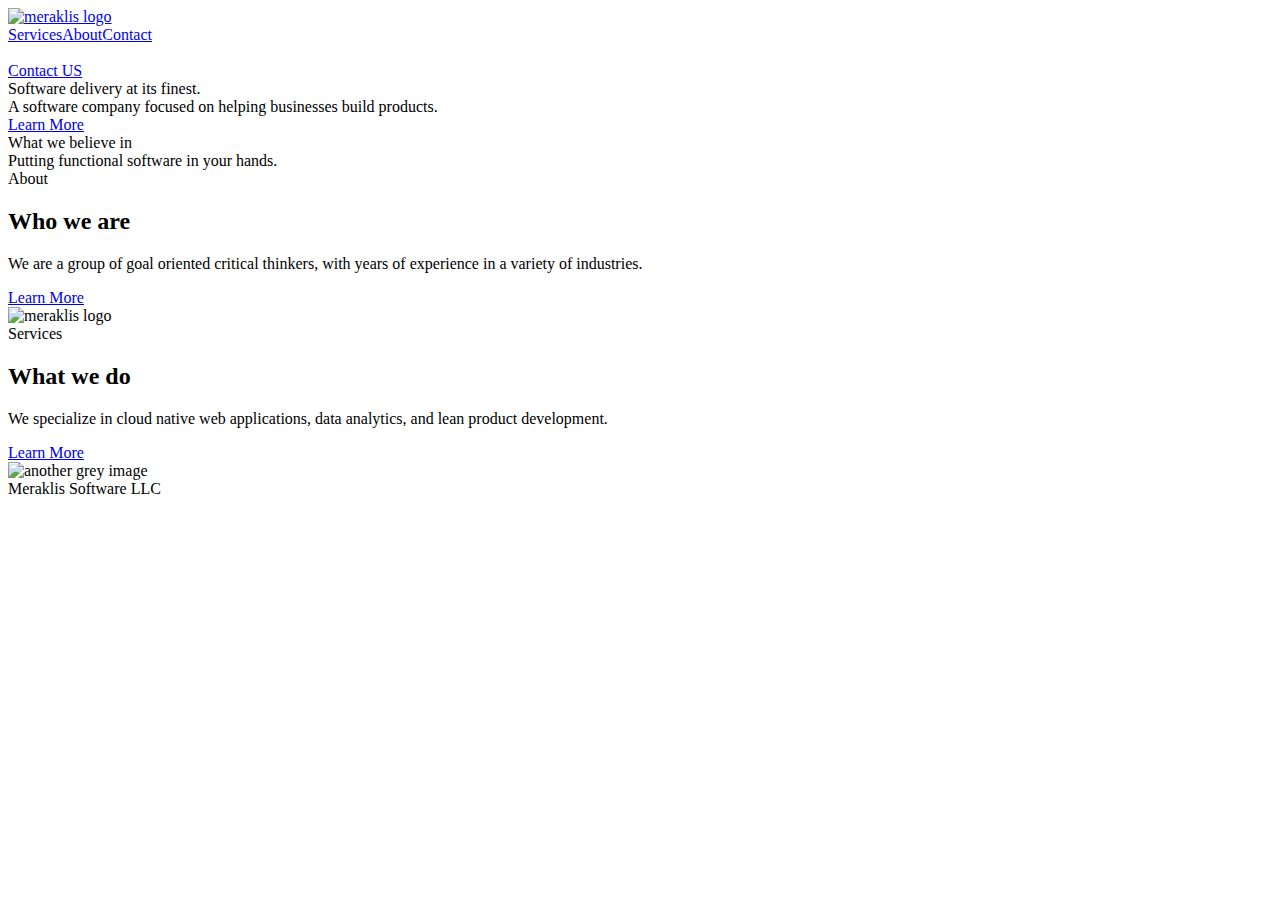
==== index.html @ f6eee0cf "Initial commit" ====
<!DOCTYPE html><!-- This site was created in Webflow. https://www.webflow.com -->
<!-- Last Published: Mon Dec 12 2022 16:05:47 GMT+0000 (Coordinated Universal Time) -->
<html data-wf-domain="www.meraklis.io"
      data-wf-page="6206879f1f55cb81a5da2ff3"
      data-wf-site="6206879e1f55cb5647da2fe4">

<head>
  <meta charset="utf-8" />
  <title>meraklis.io</title>
  <meta content="meraklis.io | Software delivery &amp; consulting"
        property="og:title" />
  <meta content="https://s3.us-east-2.amazonaws.com/meraklis.io/assets/image.jpg"
        property="og:image" />
  <meta content="meraklis.io | Software delivery &amp; consulting"
        property="twitter:title" />
  <meta content="https://s3.us-east-2.amazonaws.com/meraklis.io/assets/image.jpg"
        property="twitter:image" />
  <meta content="width=device-width, initial-scale=1"
        name="viewport" />
  <meta content="Webflow"
        name="generator" />
  <link href="https://uploads-ssl.webflow.com/6206879e1f55cb5647da2fe4/css/meraklis.webflow.d90405f34.min.css"
        rel="stylesheet"
        type="text/css" />
  <script src="https://ajax.googleapis.com/ajax/libs/webfont/1.6.26/webfont.js"
          type="text/javascript"></script>
  <script
          type="text/javascript">WebFont.load({ google: { families: ["Montserrat:100,100italic,200,200italic,300,300italic,400,400italic,500,500italic,600,600italic,700,700italic,800,800italic,900,900italic"] } });</script>
  <!--[if lt IE 9]><script src="https://cdnjs.cloudflare.com/ajax/libs/html5shiv/3.7.3/html5shiv.min.js" type="text/javascript"></script><![endif]-->
  <script
          type="text/javascript">!function (o, c) { var n = c.documentElement, t = " w-mod-"; n.className += t + "js", ("ontouchstart" in o || o.DocumentTouch && c instanceof DocumentTouch) && (n.className += t + "touch") }(window, document);</script>
  <link href="https://uploads-ssl.webflow.com/6206879e1f55cb5647da2fe4/620720ee0150ac954170fb62_favicon.png"
        rel="shortcut icon"
        type="image/x-icon" />
  <link href="https://uploads-ssl.webflow.com/6206879e1f55cb5647da2fe4/6207250ab9c42e573cd5b88b_webclip.png"
        rel="apple-touch-icon" />
  <script async=""
          src="https://www.googletagmanager.com/gtag/js?id=UA-249835093-1"></script>
  <script
          type="text/javascript">window.dataLayer = window.dataLayer || []; function gtag() { dataLayer.push(arguments); } gtag('js', new Date()); gtag('config', 'UA-249835093-1', { 'anonymize_ip': false });</script>
</head>

<body>
  <div data-collapse="medium"
       data-animation="default"
       data-duration="400"
       data-easing="ease"
       data-easing2="ease"
       role="banner"
       class="navigation w-nav">
    <div class="navigation-wrap"><a href="/"
         aria-current="page"
         class="logo-link w-nav-brand w--current"><img
             src="https://uploads-ssl.webflow.com/6206879e1f55cb5647da2fe4/6206d4930f95f05ff82ed23f_logo2.jpg"
             width="183"
             alt="meraklis logo"
             class="logo-image" /></a>
      <div class="menu">
        <nav role="navigation"
             class="navigation-items w-nav-menu"><a href="/services"
             class="navigation-item w-nav-link">Services</a><a href="/team"
             class="navigation-item w-nav-link">About</a><a href="/contact"
             class="navigation-item w-nav-link">Contact</a></nav>
        <div class="menu-button w-nav-button"><img
               src="https://uploads-ssl.webflow.com/6206879e1f55cb5647da2fe4/6206879f1f55cb0df9da3015_menu-icon.png"
               width="22"
               alt=""
               class="menu-icon" /></div>
      </div><a href="/contact"
         class="button cc-contact-us w-inline-block">
        <div>Contact US</div>
      </a>
    </div>
  </div>
  <div class="section cc-store-home-wrap">
    <div class="intro-header">
      <div class="intro-content cc-homepage">
        <div class="intro-text">
          <div class="heading-jumbo">Software delivery at its finest.</div>
          <div class="paragraph-bigger cc-bigger-white-light">A software company focused on helping businesses build
            products.<br /></div>
        </div><a href="/services"
           class="button cc-jumbo-button cc-jumbo-white w-inline-block">
          <div>Learn More</div>
        </a>
      </div>
    </div>
    <div class="container">
      <div class="motto-wrap">
        <div class="label cc-light">What we believe in</div>
        <div class="heading-jumbo-small">Putting functional software in your hands.<br /></div>
      </div>
      <div class="divider"></div>
      <div class="home-content-wrap">
        <div class="w-layout-grid about-grid">
          <div id="w-node-_86e64837-0616-515b-4568-76c147234d34-a5da2ff3">
            <div class="home-section-wrap">
              <div class="label cc-light">About</div>
              <h2 class="section-heading">Who we are</h2>
              <p class="paragraph-light">We are a group of goal oriented critical thinkers, with years of experience in
                a variety of industries.</p>
            </div><a href="/services"
               class="button w-inline-block">
              <div>Learn More</div>
            </a>
          </div><img src="https://uploads-ssl.webflow.com/6206879e1f55cb5647da2fe4/6206d4930f95f05ff82ed23f_logo2.jpg"
               id="w-node-_86e64837-0616-515b-4568-76c147234d3f-a5da2ff3"
               alt="meraklis logo" />
        </div>
        <div class="w-layout-grid about-grid cc-about-2">
          <div id="w-node-_86e64837-0616-515b-4568-76c147234d41-a5da2ff3">
            <div class="home-section-wrap">
              <div class="label cc-light">Services</div>
              <h2 class="section-heading">What we do</h2>
              <p class="paragraph-light">We specialize in cloud native web applications, data analytics, and lean
                product development.</p>
            </div><a href="/services"
               class="button w-inline-block">
              <div>Learn More</div>
            </a>
          </div><img
               src="https://uploads-ssl.webflow.com/6206879e1f55cb5647da2fe4/6206879f1f55cb3f08da3017_placeholder%201.svg"
               id="w-node-_86e64837-0616-515b-4568-76c147234d4c-a5da2ff3"
               alt="another grey image" />
        </div>
      </div>
    </div>
  </div>
  <div class="section">
    <div class="w-row">
      <div class="w-col w-col-3"></div>
      <div class="w-col w-col-6">
        <div class="text-block">Meraklis Software LLC</div>
      </div>
      <div class="w-col w-col-3"></div>
    </div>
    <div class="container">
      <div class="footer-wrap"></div>
    </div>
  </div>
  <script src="https://d3e54v103j8qbb.cloudfront.net/js/jquery-3.5.1.min.dc5e7f18c8.js?site=6206879e1f55cb5647da2fe4"
          type="text/javascript"
          integrity="sha256-9/aliU8dGd2tb6OSsuzixeV4y/faTqgFtohetphbbj0="
          crossorigin="anonymous"></script>
  <script src="https://uploads-ssl.webflow.com/6206879e1f55cb5647da2fe4/js/webflow.34a8a284d.js"
          type="text/javascript"></script>
  <!--[if lte IE 9]><script src="//cdnjs.cloudflare.com/ajax/libs/placeholders/3.0.2/placeholders.min.js"></script><![endif]-->
</body>

</html>
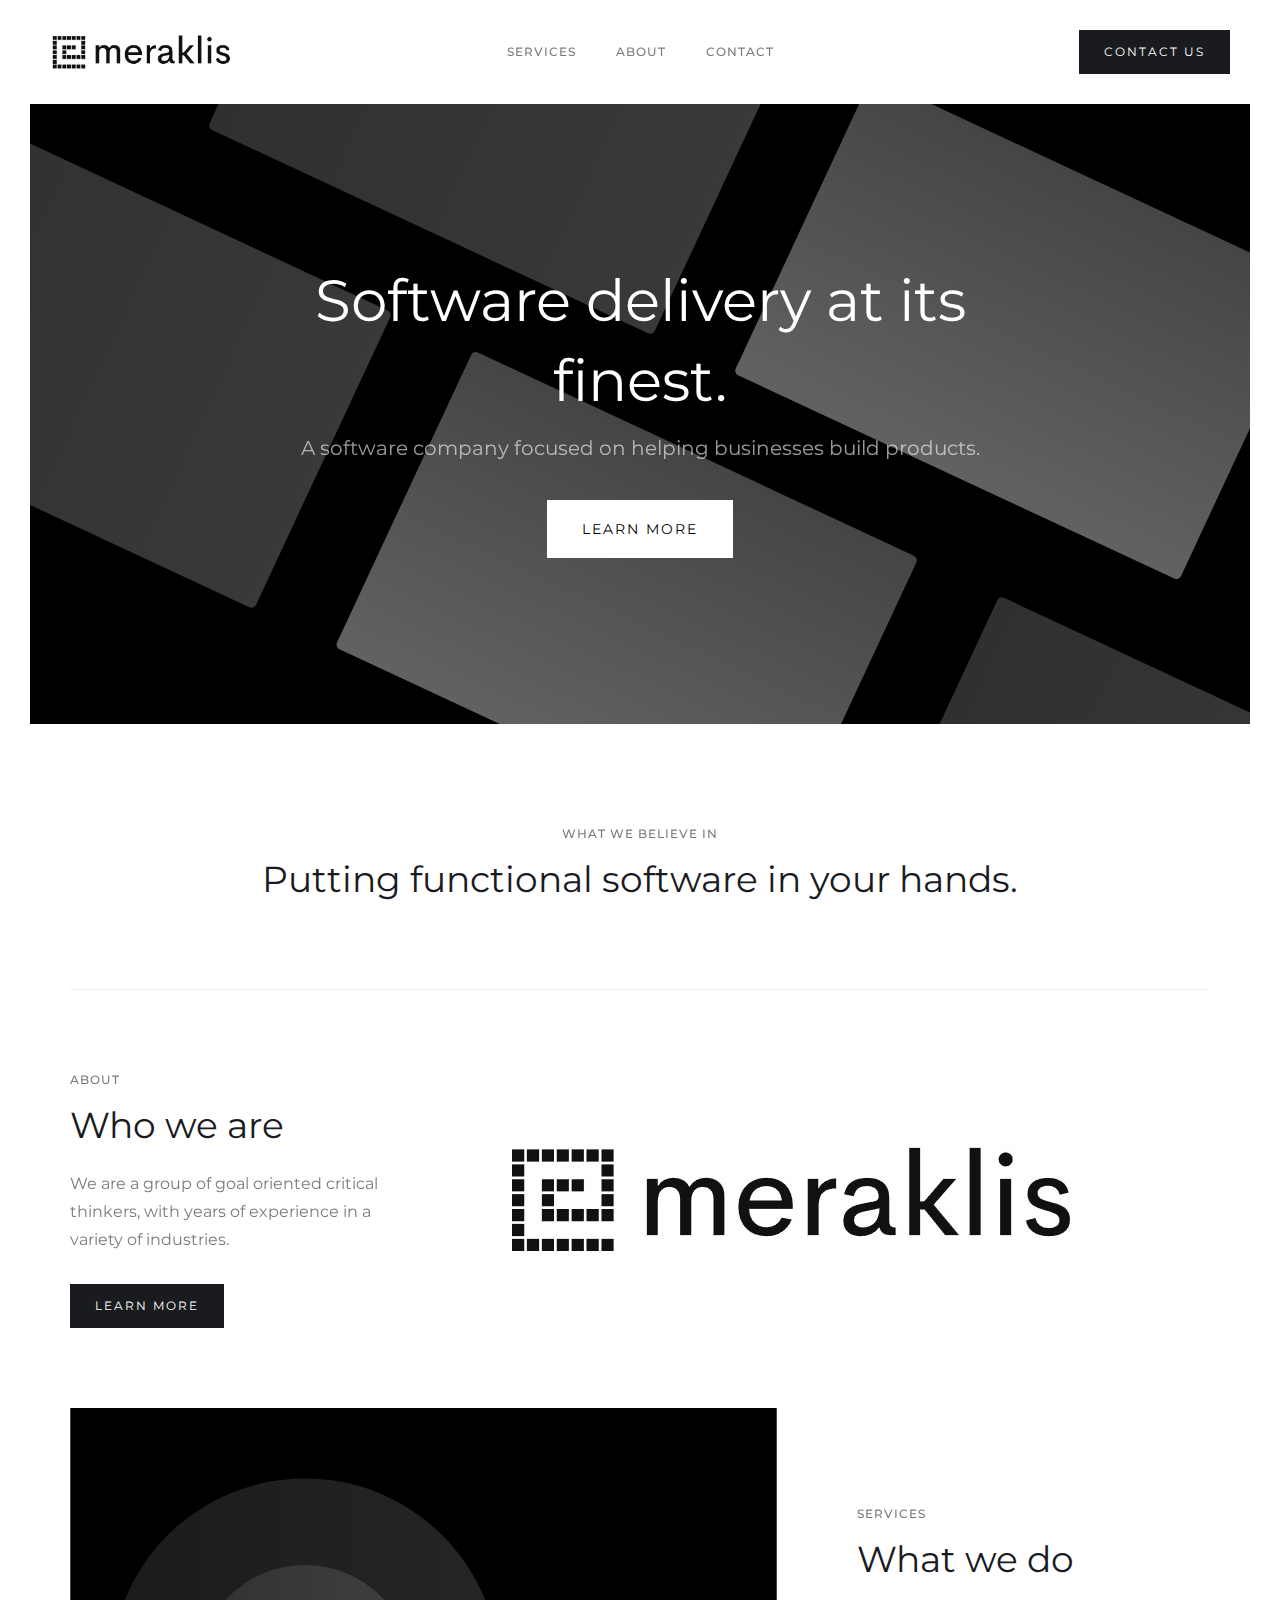
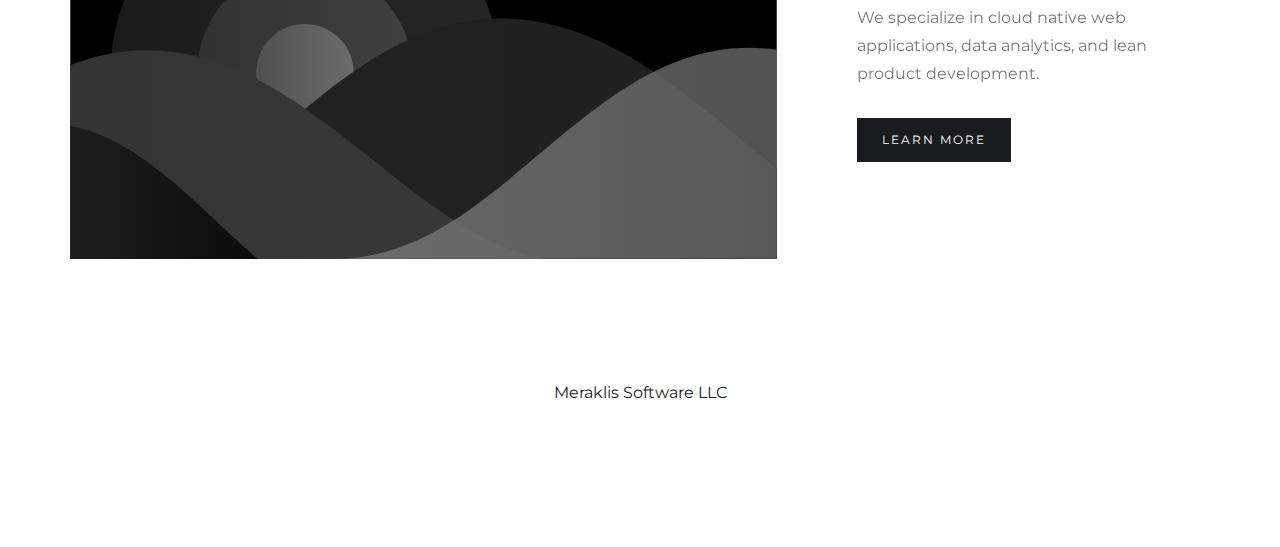
==== commit 4c87b5b7: "Use non webflow hosted files" ====
--- a/index.html
+++ b/index.html
@@ -1,4 +1,4 @@
-<!DOCTYPE html><!-- This site was created in Webflow. https://www.webflow.com -->
+<!DOCTYPE html><!-- This site was created in Webflow. www.webflow.com -->
 <!-- Last Published: Mon Dec 12 2022 16:05:47 GMT+0000 (Coordinated Universal Time) -->
 <html data-wf-domain="www.meraklis.io"
       data-wf-page="6206879f1f55cb81a5da2ff3"
@@ -9,33 +9,30 @@
   <title>meraklis.io</title>
   <meta content="meraklis.io | Software delivery &amp; consulting"
         property="og:title" />
-  <meta content="https://s3.us-east-2.amazonaws.com/meraklis.io/assets/image.jpg"
+  <meta content="s3.us-east-2.amazonaws.com/meraklis.io/assets/image.jpg"
         property="og:image" />
   <meta content="meraklis.io | Software delivery &amp; consulting"
         property="twitter:title" />
-  <meta content="https://s3.us-east-2.amazonaws.com/meraklis.io/assets/image.jpg"
+  <meta content="s3.us-east-2.amazonaws.com/meraklis.io/assets/image.jpg"
         property="twitter:image" />
   <meta content="width=device-width, initial-scale=1"
         name="viewport" />
   <meta content="Webflow"
         name="generator" />
-  <link href="https://uploads-ssl.webflow.com/6206879e1f55cb5647da2fe4/css/meraklis.webflow.d90405f34.min.css"
+  <link href="uploads-ssl.webflow.com/6206879e1f55cb5647da2fe4/css/meraklis.webflow.d90405f34.min.css"
         rel="stylesheet"
         type="text/css" />
-  <script src="https://ajax.googleapis.com/ajax/libs/webfont/1.6.26/webfont.js"
+  <script src="ajax.googleapis.com/ajax/libs/webfont/1.6.26/webfont.js"
           type="text/javascript"></script>
   <script
           type="text/javascript">WebFont.load({ google: { families: ["Montserrat:100,100italic,200,200italic,300,300italic,400,400italic,500,500italic,600,600italic,700,700italic,800,800italic,900,900italic"] } });</script>
-  <!--[if lt IE 9]><script src="https://cdnjs.cloudflare.com/ajax/libs/html5shiv/3.7.3/html5shiv.min.js" type="text/javascript"></script><![endif]-->
   <script
           type="text/javascript">!function (o, c) { var n = c.documentElement, t = " w-mod-"; n.className += t + "js", ("ontouchstart" in o || o.DocumentTouch && c instanceof DocumentTouch) && (n.className += t + "touch") }(window, document);</script>
-  <link href="https://uploads-ssl.webflow.com/6206879e1f55cb5647da2fe4/620720ee0150ac954170fb62_favicon.png"
+  <link href="uploads-ssl.webflow.com/6206879e1f55cb5647da2fe4/620720ee0150ac954170fb62_favicon.png"
         rel="shortcut icon"
         type="image/x-icon" />
-  <link href="https://uploads-ssl.webflow.com/6206879e1f55cb5647da2fe4/6207250ab9c42e573cd5b88b_webclip.png"
+  <link href="uploads-ssl.webflow.com/6206879e1f55cb5647da2fe4/6207250ab9c42e573cd5b88b_webclip.png"
         rel="apple-touch-icon" />
-  <script async=""
-          src="https://www.googletagmanager.com/gtag/js?id=UA-249835093-1"></script>
   <script
           type="text/javascript">window.dataLayer = window.dataLayer || []; function gtag() { dataLayer.push(arguments); } gtag('js', new Date()); gtag('config', 'UA-249835093-1', { 'anonymize_ip': false });</script>
 </head>
@@ -51,7 +48,7 @@
     <div class="navigation-wrap"><a href="/"
          aria-current="page"
          class="logo-link w-nav-brand w--current"><img
-             src="https://uploads-ssl.webflow.com/6206879e1f55cb5647da2fe4/6206d4930f95f05ff82ed23f_logo2.jpg"
+             src="uploads-ssl.webflow.com/6206879e1f55cb5647da2fe4/6206d4930f95f05ff82ed23f_logo2.jpg"
              width="183"
              alt="meraklis logo"
              class="logo-image" /></a>
@@ -62,7 +59,7 @@
              class="navigation-item w-nav-link">About</a><a href="/contact"
              class="navigation-item w-nav-link">Contact</a></nav>
         <div class="menu-button w-nav-button"><img
-               src="https://uploads-ssl.webflow.com/6206879e1f55cb5647da2fe4/6206879f1f55cb0df9da3015_menu-icon.png"
+               src="uploads-ssl.webflow.com/6206879e1f55cb5647da2fe4/6206879f1f55cb0df9da3015_menu-icon.png"
                width="22"
                alt=""
                class="menu-icon" /></div>
@@ -103,7 +100,7 @@
                class="button w-inline-block">
               <div>Learn More</div>
             </a>
-          </div><img src="https://uploads-ssl.webflow.com/6206879e1f55cb5647da2fe4/6206d4930f95f05ff82ed23f_logo2.jpg"
+          </div><img src="uploads-ssl.webflow.com/6206879e1f55cb5647da2fe4/6206d4930f95f05ff82ed23f_logo2.jpg"
                id="w-node-_86e64837-0616-515b-4568-76c147234d3f-a5da2ff3"
                alt="meraklis logo" />
         </div>
@@ -118,8 +115,7 @@
                class="button w-inline-block">
               <div>Learn More</div>
             </a>
-          </div><img
-               src="https://uploads-ssl.webflow.com/6206879e1f55cb5647da2fe4/6206879f1f55cb3f08da3017_placeholder%201.svg"
+          </div><img src="uploads-ssl.webflow.com/6206879e1f55cb5647da2fe4/6206879f1f55cb3f08da3017_placeholder%201.svg"
                id="w-node-_86e64837-0616-515b-4568-76c147234d4c-a5da2ff3"
                alt="another grey image" />
         </div>
@@ -142,9 +138,8 @@
           type="text/javascript"
           integrity="sha256-9/aliU8dGd2tb6OSsuzixeV4y/faTqgFtohetphbbj0="
           crossorigin="anonymous"></script>
-  <script src="https://uploads-ssl.webflow.com/6206879e1f55cb5647da2fe4/js/webflow.34a8a284d.js"
+  <script src="uploads-ssl.webflow.com/6206879e1f55cb5647da2fe4/js/webflow.js"
           type="text/javascript"></script>
-  <!--[if lte IE 9]><script src="//cdnjs.cloudflare.com/ajax/libs/placeholders/3.0.2/placeholders.min.js"></script><![endif]-->
 </body>
 
 </html>--- a/uploads-ssl.webflow.com/6206879e1f55cb5647da2fe4/css/meraklis.webflow.d90405f34.min.css
+++ b/uploads-ssl.webflow.com/6206879e1f55cb5647da2fe4/css/meraklis.webflow.d90405f34.min.css
@@ -0,0 +1 @@
+html{font-family:sans-serif;-ms-text-size-adjust:100%;-webkit-text-size-adjust:100%;height:100%}article,aside,details,figcaption,figure,footer,header,hgroup,main,menu,nav,section,summary{display:block}audio,canvas,progress,video{display:inline-block;vertical-align:baseline}audio:not([controls]){display:none;height:0}[hidden],template{display:none}a:active,a:hover{outline:0}abbr[title]{border-bottom:1px dotted}b,optgroup,strong{font-weight:700}dfn{font-style:italic}mark{background:#ff0;color:#000}small{font-size:80%}sub,sup{font-size:75%;line-height:0;position:relative;vertical-align:baseline}sup{top:-.5em}sub{bottom:-.25em}img{border:0;max-width:100%;vertical-align:middle;display:block}svg:not(:root){overflow:hidden}hr{box-sizing:content-box;height:0}pre,textarea{overflow:auto}code,kbd,pre,samp{font-family:monospace,monospace;font-size:1em}button,input,optgroup,select,textarea{color:inherit;font:inherit;margin:0}button{overflow:visible}button,select{text-transform:none}button,html input[type=button],input[type=reset]{-webkit-appearance:button;cursor:pointer}button[disabled],html input[disabled]{cursor:default}button::-moz-focus-inner,input::-moz-focus-inner{border:0;padding:0}input{line-height:normal}input[type=checkbox],input[type=radio]{box-sizing:border-box;padding:0}input[type=number]::-webkit-inner-spin-button,input[type=number]::-webkit-outer-spin-button{height:auto}input[type=search]{-webkit-appearance:none}input[type=search]::-webkit-search-cancel-button,input[type=search]::-webkit-search-decoration{-webkit-appearance:none}legend{border:0;padding:0}table{border-collapse:collapse;border-spacing:0}td,th{padding:0}@font-face{font-family:webflow-icons;src:url("[data-uri]") format('truetype');font-weight:400;font-style:normal}[class*=" w-icon-"],[class^=w-icon-]{font-family:webflow-icons!important;speak:none;font-style:normal;font-weight:400;font-variant:normal;text-transform:none;line-height:1;-webkit-font-smoothing:antialiased;-moz-osx-font-smoothing:grayscale}.w-icon-slider-right:before{content:"\e600"}.w-icon-slider-left:before{content:"\e601"}.w-icon-nav-menu:before{content:"\e602"}.w-icon-arrow-down:before,.w-icon-dropdown-toggle:before{content:"\e603"}.w-icon-file-upload-remove:before{content:"\e900"}.w-icon-file-upload-icon:before{content:"\e903"}*{-webkit-box-sizing:border-box;-moz-box-sizing:border-box;box-sizing:border-box}body{margin:0;min-height:100%;background-color:#fff;font-family:Montserrat,sans-serif;color:#1a1b1f;font-size:16px;line-height:28px;font-weight:400}html.w-mod-touch *{background-attachment:scroll!important}.w-block{display:block}.w-inline-block{max-width:100%;display:inline-block}.w-clearfix:after,.w-clearfix:before{content:" ";display:table;grid-column-start:1;grid-row-start:1;grid-column-end:2;grid-row-end:2}.w-clearfix:after{clear:both}.w-hidden{display:none}.w-button{display:inline-block;padding:9px 15px;background-color:#3898ec;color:#fff;border:0;line-height:inherit;text-decoration:none;cursor:pointer;border-radius:0}input.w-button{-webkit-appearance:button}html[data-w-dynpage] [data-w-cloak]{color:transparent!important}.w-webflow-badge,.w-webflow-badge *{position:static;left:auto;top:auto;right:auto;bottom:auto;z-index:auto;display:block;visibility:visible;overflow:visible;overflow-x:visible;overflow-y:visible;box-sizing:border-box;width:auto;height:auto;max-height:none;max-width:none;min-height:0;min-width:0;margin:0;padding:0;float:none;clear:none;border:0 transparent;border-radius:0;background:0 0;box-shadow:none;opacity:1;transform:none;transition:none;direction:ltr;font-family:inherit;font-weight:inherit;color:inherit;font-size:inherit;line-height:inherit;font-style:inherit;font-variant:inherit;text-align:inherit;letter-spacing:inherit;text-decoration:inherit;text-indent:0;text-transform:inherit;list-style-type:disc;text-shadow:none;font-smoothing:auto;vertical-align:baseline;cursor:inherit;white-space:inherit;word-break:normal;word-spacing:normal;word-wrap:normal}.w-webflow-badge{position:fixed!important;display:inline-block!important;visibility:visible!important;z-index:2147483647!important;top:auto!important;right:12px!important;bottom:12px!important;left:auto!important;color:#aaadb0!important;background-color:#fff!important;border-radius:3px!important;padding:6px 8px 6px 6px!important;font-size:12px!important;opacity:1!important;line-height:14px!important;text-decoration:none!important;transform:none!important;margin:0!important;width:auto!important;height:auto!important;overflow:visible!important;white-space:nowrap;box-shadow:0 0 0 1px rgba(0,0,0,.1),0 1px 3px rgba(0,0,0,.1);cursor:pointer}.w-webflow-badge>img{display:inline-block!important;visibility:visible!important;opacity:1!important;vertical-align:middle!important}p{margin-top:0;margin-bottom:10px}figure{margin:25px 0 10px;padding-bottom:20px}ol,ul{margin-top:0;margin-bottom:10px;padding-left:40px}.w-list-unstyled{padding-left:0;list-style:none}.w-embed:after,.w-embed:before{content:" ";display:table;grid-column-start:1;grid-row-start:1;grid-column-end:2;grid-row-end:2}.w-embed:after{clear:both}.w-video{width:100%;position:relative;padding:0}.w-video embed,.w-video iframe,.w-video object{position:absolute;top:0;left:0;width:100%;height:100%;border:none}fieldset{padding:0;margin:0;border:0}[type=button],[type=reset],button{border:0;cursor:pointer;-webkit-appearance:button}.w-form{margin:0 0 15px}.w-form-done{display:none;padding:20px;text-align:center;background-color:#ddd}.w-form-fail{display:none;margin-top:10px;padding:10px;background-color:#ffdede}.w-input,.w-select{display:block;width:100%;height:38px;padding:8px 12px;margin-bottom:10px;font-size:14px;line-height:1.42857143;color:#333;vertical-align:middle;background-color:#fff;border:1px solid #ccc}.w-input:-moz-placeholder,.w-select:-moz-placeholder{color:#999}.w-input::-moz-placeholder,.w-select::-moz-placeholder{color:#999;opacity:1}.w-input:-ms-input-placeholder,.w-select:-ms-input-placeholder{color:#999}.w-input::-webkit-input-placeholder,.w-select::-webkit-input-placeholder{color:#999}.w-input:focus,.w-select:focus{border-color:#3898ec;outline:0}.w-input[disabled],.w-input[readonly],.w-select[disabled],.w-select[readonly],fieldset[disabled] .w-input,fieldset[disabled] .w-select{cursor:not-allowed}.w-input[disabled]:not(.w-input-disabled),.w-input[readonly],.w-select[disabled]:not(.w-input-disabled),.w-select[readonly],fieldset[disabled]:not(.w-input-disabled) .w-input,fieldset[disabled]:not(.w-input-disabled) .w-select{background-color:#eee}textarea.w-input,textarea.w-select{height:auto}.w-select{background-color:#f3f3f3}.w-select[multiple]{height:auto}.w-form-label{display:inline-block;cursor:pointer;font-weight:400;margin-bottom:0}.w-radio{display:block;margin-bottom:5px;padding-left:20px}.w-radio:after,.w-radio:before{content:" ";display:table;grid-column-start:1;grid-row-start:1;grid-column-end:2;grid-row-end:2}.w-radio:after{clear:both}.w-radio-input{margin:3px 0 0 -20px;line-height:normal;float:left}.w-file-upload{display:block;margin-bottom:10px}.w-file-upload-input{width:.1px;height:.1px;opacity:0;overflow:hidden;position:absolute;z-index:-100}.w-file-upload-default,.w-file-upload-success,.w-file-upload-uploading{display:inline-block;color:#333}.w-file-upload-error{display:block;margin-top:10px}.w-file-upload-default.w-hidden,.w-file-upload-error.w-hidden,.w-file-upload-success.w-hidden,.w-file-upload-uploading.w-hidden{display:none}.w-file-upload-uploading-btn{display:flex;font-size:14px;font-weight:400;cursor:pointer;margin:0;padding:8px 12px;border:1px solid #ccc;background-color:#fafafa}.w-file-upload-file{display:flex;flex-grow:1;justify-content:space-between;margin:0;padding:8px 9px 8px 11px;border:1px solid #ccc;background-color:#fafafa}.w-file-upload-file-name{font-size:14px;font-weight:400;display:block}.w-file-remove-link{margin-top:3px;margin-left:10px;width:auto;height:auto;padding:3px;display:block;cursor:pointer}.w-icon-file-upload-remove{margin:auto;font-size:10px}.w-file-upload-error-msg{display:inline-block;color:#ea384c;padding:2px 0}.w-file-upload-info{display:inline-block;line-height:38px;padding:0 12px}.w-file-upload-label{display:inline-block;font-size:14px;font-weight:400;cursor:pointer;margin:0;padding:8px 12px;border:1px solid #ccc;background-color:#fafafa}.w-icon-file-upload-icon,.w-icon-file-upload-uploading{display:inline-block;margin-right:8px;width:20px}.w-icon-file-upload-uploading{height:20px}.w-container{margin-left:auto;margin-right:auto;max-width:940px}.w-container:after,.w-container:before{content:" ";display:table;grid-column-start:1;grid-row-start:1;grid-column-end:2;grid-row-end:2}.w-container:after{clear:both}.w-container .w-row{margin-left:-10px;margin-right:-10px}.w-row:after,.w-row:before{content:" ";display:table;grid-column-start:1;grid-row-start:1;grid-column-end:2;grid-row-end:2}.w-row:after{clear:both}.w-row .w-row{margin-left:0;margin-right:0}.w-col{position:relative;float:left;width:100%;min-height:1px;padding-left:10px;padding-right:10px}.w-col .w-col{padding-left:0;padding-right:0}.w-col-1{width:8.33333333%}.w-col-2{width:16.66666667%}.w-col-3{width:25%}.w-col-4{width:33.33333333%}.w-col-5{width:41.66666667%}.w-col-6{width:50%}.w-col-7{width:58.33333333%}.w-col-8{width:66.66666667%}.w-col-9{width:75%}.w-col-10{width:83.33333333%}.w-col-11{width:91.66666667%}.w-col-12{width:100%}.w-hidden-main{display:none!important}@media screen and (max-width:991px){.w-container{max-width:728px}.w-hidden-main{display:inherit!important}.w-hidden-medium{display:none!important}.w-col-medium-1{width:8.33333333%}.w-col-medium-2{width:16.66666667%}.w-col-medium-3{width:25%}.w-col-medium-4{width:33.33333333%}.w-col-medium-5{width:41.66666667%}.w-col-medium-6{width:50%}.w-col-medium-7{width:58.33333333%}.w-col-medium-8{width:66.66666667%}.w-col-medium-9{width:75%}.w-col-medium-10{width:83.33333333%}.w-col-medium-11{width:91.66666667%}.w-col-medium-12{width:100%}.w-col-stack{width:100%;left:auto;right:auto}}@media screen and (max-width:767px){.w-hidden-main,.w-hidden-medium{display:inherit!important}.w-hidden-small{display:none!important}.w-container .w-row,.w-row{margin-left:0;margin-right:0}.w-col{width:100%;left:auto;right:auto}.w-col-small-1{width:8.33333333%}.w-col-small-2{width:16.66666667%}.w-col-small-3{width:25%}.w-col-small-4{width:33.33333333%}.w-col-small-5{width:41.66666667%}.w-col-small-6{width:50%}.w-col-small-7{width:58.33333333%}.w-col-small-8{width:66.66666667%}.w-col-small-9{width:75%}.w-col-small-10{width:83.33333333%}.w-col-small-11{width:91.66666667%}.w-col-small-12{width:100%}}@media screen and (max-width:479px){.w-container{max-width:none}.w-hidden-main,.w-hidden-medium,.w-hidden-small{display:inherit!important}.w-hidden-tiny{display:none!important}.w-col{width:100%}.w-col-tiny-1{width:8.33333333%}.w-col-tiny-2{width:16.66666667%}.w-col-tiny-3{width:25%}.w-col-tiny-4{width:33.33333333%}.w-col-tiny-5{width:41.66666667%}.w-col-tiny-6{width:50%}.w-col-tiny-7{width:58.33333333%}.w-col-tiny-8{width:66.66666667%}.w-col-tiny-9{width:75%}.w-col-tiny-10{width:83.33333333%}.w-col-tiny-11{width:91.66666667%}.w-col-tiny-12{width:100%}}.w-widget{position:relative}.w-widget-map{width:100%;height:400px}.w-widget-map label{width:auto;display:inline}.w-widget-map img{max-width:inherit}.w-widget-map .gm-style-iw{text-align:center}.w-widget-map .gm-style-iw>button{display:none!important}.w-widget-twitter{overflow:hidden}.w-widget-twitter-count-shim{display:inline-block;vertical-align:top;position:relative;width:28px;height:20px;text-align:center;background:#fff;border:1px solid #758696;border-radius:3px}.w-widget-twitter-count-shim *{pointer-events:none;-webkit-user-select:none;-moz-user-select:none;-ms-user-select:none;user-select:none}.w-widget-twitter-count-shim .w-widget-twitter-count-inner{position:relative;font-size:15px;line-height:12px;text-align:center;color:#999;font-family:serif}.w-widget-twitter-count-shim .w-widget-twitter-count-clear{position:relative;display:block}.w-widget-twitter-count-shim.w--large{width:36px;height:28px}.w-widget-twitter-count-shim.w--large .w-widget-twitter-count-inner{font-size:18px;line-height:18px}.w-widget-twitter-count-shim:not(.w--vertical){margin-left:5px;margin-right:8px}.w-widget-twitter-count-shim:not(.w--vertical).w--large{margin-left:6px}.w-widget-twitter-count-shim:not(.w--vertical):after,.w-widget-twitter-count-shim:not(.w--vertical):before{top:50%;left:0;border:solid transparent;content:' ';height:0;width:0;position:absolute;pointer-events:none}.w-widget-twitter-count-shim:not(.w--vertical):before{border-color:rgba(117,134,150,0);border-right-color:#5d6c7b;border-width:4px;margin-left:-9px;margin-top:-4px}.w-widget-twitter-count-shim:not(.w--vertical).w--large:before{border-width:5px;margin-left:-10px;margin-top:-5px}.w-widget-twitter-count-shim:not(.w--vertical):after{border-color:rgba(255,255,255,0);border-right-color:#fff;border-width:4px;margin-left:-8px;margin-top:-4px}.w-widget-twitter-count-shim:not(.w--vertical).w--large:after{border-width:5px;margin-left:-9px;margin-top:-5px}.w-widget-twitter-count-shim.w--vertical{width:61px;height:33px;margin-bottom:8px}.w-widget-twitter-count-shim.w--vertical:after,.w-widget-twitter-count-shim.w--vertical:before{top:100%;left:50%;border:solid transparent;content:' ';height:0;width:0;position:absolute;pointer-events:none}.w-widget-twitter-count-shim.w--vertical:before{border-color:rgba(117,134,150,0);border-top-color:#5d6c7b;border-width:5px;margin-left:-5px}.w-widget-twitter-count-shim.w--vertical:after{border-color:rgba(255,255,255,0);border-top-color:#fff;border-width:4px;margin-left:-4px}.w-widget-twitter-count-shim.w--vertical .w-widget-twitter-count-inner{font-size:18px;line-height:22px}.w-widget-twitter-count-shim.w--vertical.w--large{width:76px}.w-background-video{position:relative;overflow:hidden;height:500px;color:#fff}.w-background-video>video{background-size:cover;background-position:50% 50%;position:absolute;margin:auto;width:100%;height:100%;right:-100%;bottom:-100%;top:-100%;left:-100%;object-fit:cover;z-index:-100}.w-background-video>video::-webkit-media-controls-start-playback-button{display:none!important;-webkit-appearance:none}.w-background-video--control{position:absolute;bottom:1em;right:1em;background-color:transparent;padding:0}.w-background-video--control>[hidden]{display:none!important}.w-slider{position:relative;height:300px;text-align:center;background:#ddd;clear:both;-webkit-tap-highlight-color:transparent;tap-highlight-color:rgba(0,0,0,0)}.w-slider-mask{position:relative;display:block;overflow:hidden;z-index:1;left:0;right:0;height:100%;white-space:nowrap}.w-slide{position:relative;display:inline-block;vertical-align:top;width:100%;height:100%;white-space:normal;text-align:left}.w-slider-nav{position:absolute;z-index:2;top:auto;right:0;bottom:0;left:0;margin:auto;padding-top:10px;height:40px;text-align:center;-webkit-tap-highlight-color:transparent;tap-highlight-color:rgba(0,0,0,0)}.w-slider-nav.w-round>div{border-radius:100%}.w-slider-nav.w-num>div{width:auto;height:auto;padding:.2em .5em;font-size:inherit;line-height:inherit}.w-slider-nav.w-shadow>div{box-shadow:0 0 3px rgba(51,51,51,.4)}.w-slider-nav-invert{color:#fff}.w-slider-nav-invert>div{background-color:rgba(34,34,34,.4)}.w-slider-nav-invert>div.w-active{background-color:#222}.w-slider-dot{position:relative;display:inline-block;width:1em;height:1em;background-color:rgba(255,255,255,.4);cursor:pointer;margin:0 3px .5em;transition:background-color .1s,color .1s}.w-slider-dot.w-active{background-color:#fff}.w-slider-dot:focus{outline:0;box-shadow:0 0 0 2px #fff}.w-slider-dot:focus.w-active{box-shadow:none}.w-slider-arrow-left,.w-slider-arrow-right{position:absolute;width:80px;top:0;right:0;bottom:0;left:0;margin:auto;cursor:pointer;overflow:hidden;color:#fff;font-size:40px;-webkit-tap-highlight-color:transparent;tap-highlight-color:rgba(0,0,0,0);-webkit-user-select:none;-moz-user-select:none;-ms-user-select:none;user-select:none}.w-slider-arrow-left [class*=' w-icon-'],.w-slider-arrow-left [class^=w-icon-],.w-slider-arrow-right [class*=' w-icon-'],.w-slider-arrow-right [class^=w-icon-]{position:absolute}.w-slider-arrow-left:focus,.w-slider-arrow-right:focus{outline:0}.w-slider-arrow-left{z-index:3;right:auto}.w-slider-arrow-right{z-index:4;left:auto}.w-icon-slider-left,.w-icon-slider-right{top:0;right:0;bottom:0;left:0;margin:auto;width:1em;height:1em}.w-slider-aria-label{border:0;clip:rect(0 0 0 0);height:1px;margin:-1px;overflow:hidden;padding:0;position:absolute;width:1px}.w-slider-force-show{display:block!important}.w-dropdown{display:inline-block;position:relative;text-align:left;margin-left:auto;margin-right:auto;z-index:900}.w-dropdown-btn,.w-dropdown-link,.w-dropdown-toggle{position:relative;vertical-align:top;text-decoration:none;color:#222;padding:20px;text-align:left;margin-left:auto;margin-right:auto;white-space:nowrap}.w-dropdown-toggle{-webkit-user-select:none;-moz-user-select:none;-ms-user-select:none;user-select:none;display:inline-block;cursor:pointer;padding-right:40px}.w-dropdown-toggle:focus{outline:0}.w-icon-dropdown-toggle{position:absolute;top:0;right:0;bottom:0;margin:auto 20px auto auto;width:1em;height:1em}.w-dropdown-list{position:absolute;background:#ddd;display:none;min-width:100%}.w-dropdown-list.w--open{display:block}.w-dropdown-link{padding:10px 20px;display:block;color:#222}.w-dropdown-link.w--current{color:#0082f3}.w-dropdown-link:focus{outline:0}@media screen and (max-width:767px){.w-nav-brand{padding-left:10px}}.w-lightbox-backdrop{cursor:auto;font-style:normal;font-variant:normal;letter-spacing:normal;list-style:disc;text-indent:0;text-shadow:none;text-transform:none;visibility:visible;white-space:normal;word-break:normal;word-spacing:normal;word-wrap:normal;position:fixed;top:0;right:0;bottom:0;left:0;color:#fff;font-family:"Helvetica Neue",Helvetica,Ubuntu,"Segoe UI",Verdana,sans-serif;font-size:17px;line-height:1.2;font-weight:300;text-align:center;background:rgba(0,0,0,.9);z-index:2000;outline:0;opacity:0;-webkit-user-select:none;-moz-user-select:none;-ms-user-select:none;-webkit-tap-highlight-color:transparent;-webkit-transform:translate(0,0)}.w-lightbox-backdrop,.w-lightbox-container{height:100%;overflow:auto;-webkit-overflow-scrolling:touch}.w-lightbox-content{position:relative;height:100vh;overflow:hidden}.w-lightbox-view{position:absolute;width:100vw;height:100vh;opacity:0}.w-lightbox-view:before{content:"";height:100vh}.w-lightbox-group,.w-lightbox-group .w-lightbox-view,.w-lightbox-group .w-lightbox-view:before{height:86vh}.w-lightbox-frame,.w-lightbox-view:before{display:inline-block;vertical-align:middle}.w-lightbox-figure{position:relative;margin:0}.w-lightbox-group .w-lightbox-figure{cursor:pointer}.w-lightbox-img{width:auto;height:auto;max-width:none}.w-lightbox-image{display:block;float:none;max-width:100vw;max-height:100vh}.w-lightbox-group .w-lightbox-image{max-height:86vh}.w-lightbox-caption{position:absolute;right:0;bottom:0;left:0;padding:.5em 1em;background:rgba(0,0,0,.4);text-align:left;text-overflow:ellipsis;white-space:nowrap;overflow:hidden}.w-lightbox-embed{position:absolute;top:0;right:0;bottom:0;left:0;width:100%;height:100%}.w-lightbox-control{position:absolute;top:0;width:4em;background-size:24px;background-repeat:no-repeat;background-position:center;cursor:pointer;-webkit-transition:.3s;transition:.3s}.w-lightbox-left{display:none;bottom:0;left:0;background-image:url("[data-uri]")}.w-lightbox-right{display:none;right:0;bottom:0;background-image:url("[data-uri]")}.w-lightbox-close{right:0;height:2.6em;background-image:url("[data-uri]");background-size:18px}.w-lightbox-strip{position:absolute;bottom:0;left:0;right:0;padding:0 1vh;line-height:0;white-space:nowrap;overflow-x:auto;overflow-y:hidden}.w-lightbox-item{display:inline-block;width:10vh;padding:2vh 1vh;box-sizing:content-box;cursor:pointer;-webkit-transform:translate3d(0,0,0)}.w-lightbox-active{opacity:.3}.w-lightbox-thumbnail{position:relative;height:10vh;background:#222;overflow:hidden}.w-lightbox-thumbnail-image{position:absolute;top:0;left:0}.w-lightbox-thumbnail .w-lightbox-tall{top:50%;width:100%;-webkit-transform:translate(0,-50%);-ms-transform:translate(0,-50%);transform:translate(0,-50%)}.w-lightbox-thumbnail .w-lightbox-wide{left:50%;height:100%;-webkit-transform:translate(-50%,0);-ms-transform:translate(-50%,0);transform:translate(-50%,0)}.w-lightbox-spinner{position:absolute;top:50%;left:50%;box-sizing:border-box;width:40px;height:40px;margin-top:-20px;margin-left:-20px;border:5px solid rgba(0,0,0,.4);border-radius:50%;-webkit-animation:.8s linear infinite spin;animation:.8s linear infinite spin}.w-lightbox-spinner:after{content:"";position:absolute;top:-4px;right:-4px;bottom:-4px;left:-4px;border:3px solid transparent;border-bottom-color:#fff;border-radius:50%}.w-lightbox-hide{display:none}.w-lightbox-noscroll{overflow:hidden}@media (min-width:768px){.w-lightbox-content{height:96vh;margin-top:2vh}.w-lightbox-view,.w-lightbox-view:before{height:96vh}.w-lightbox-group,.w-lightbox-group .w-lightbox-view,.w-lightbox-group .w-lightbox-view:before{height:84vh}.w-lightbox-image{max-width:96vw;max-height:96vh}.w-lightbox-group .w-lightbox-image{max-width:82.3vw;max-height:84vh}.w-lightbox-left,.w-lightbox-right{display:block;opacity:.5}.w-lightbox-close{opacity:.8}.w-lightbox-control:hover{opacity:1}}.w-lightbox-inactive,.w-lightbox-inactive:hover{opacity:0}.w-richtext:after,.w-richtext:before{content:" ";display:table;grid-column-start:1;grid-row-start:1;grid-column-end:2;grid-row-end:2}.w-richtext:after{clear:both}.w-richtext[contenteditable=true]:after,.w-richtext[contenteditable=true]:before{white-space:initial}.w-richtext ol,.w-richtext ul{overflow:hidden}.w-richtext .w-richtext-figure-selected.w-richtext-figure-type-image div,.w-richtext .w-richtext-figure-selected.w-richtext-figure-type-video div:after,.w-richtext .w-richtext-figure-selected[data-rt-type=image] div,.w-richtext .w-richtext-figure-selected[data-rt-type=video] div:after{outline:#2895f7 solid 2px}.w-richtext figure.w-richtext-figure-type-video>div:after,.w-richtext figure[data-rt-type=video]>div:after{content:'';position:absolute;display:none;left:0;top:0;right:0;bottom:0}.w-richtext figure{position:relative;max-width:60%}.w-richtext figure>div:before{cursor:default!important}.w-richtext figure img{width:100%}.w-richtext figure figcaption.w-richtext-figcaption-placeholder{opacity:.6}.w-richtext figure div{font-size:0px;color:transparent}.w-richtext figure.w-richtext-figure-type-image,.w-richtext figure[data-rt-type=image]{display:table}.w-richtext figure.w-richtext-figure-type-image>div,.w-richtext figure[data-rt-type=image]>div{display:inline-block}.w-richtext figure.w-richtext-figure-type-image>figcaption,.w-richtext figure[data-rt-type=image]>figcaption{display:table-caption;caption-side:bottom}.w-richtext figure.w-richtext-figure-type-video,.w-richtext figure[data-rt-type=video]{width:60%;height:0}.w-richtext figure.w-richtext-figure-type-video iframe,.w-richtext figure[data-rt-type=video] iframe{position:absolute;top:0;left:0;width:100%;height:100%}.w-richtext figure.w-richtext-figure-type-video>div,.w-richtext figure[data-rt-type=video]>div{width:100%}.w-richtext figure.w-richtext-align-center{margin-right:auto;margin-left:auto;clear:both}.w-richtext figure.w-richtext-align-center.w-richtext-figure-type-image>div,.w-richtext figure.w-richtext-align-center[data-rt-type=image]>div{max-width:100%}.w-richtext figure.w-richtext-align-normal{clear:both}.w-richtext figure.w-richtext-align-fullwidth{width:100%;max-width:100%;text-align:center;clear:both;display:block;margin-right:auto;margin-left:auto}.w-richtext figure.w-richtext-align-fullwidth>div{display:inline-block;padding-bottom:inherit}.w-richtext figure.w-richtext-align-fullwidth>figcaption{display:block}.w-richtext figure.w-richtext-align-floatleft{float:left;margin-right:15px;clear:none}.w-richtext figure.w-richtext-align-floatright{float:right;margin-left:15px;clear:none}.w-nav{position:relative;background:#ddd;z-index:1000}.w-nav:after,.w-nav:before{content:" ";display:table;grid-column-start:1;grid-row-start:1;grid-column-end:2;grid-row-end:2}.w-nav:after{clear:both}.w-nav-brand{position:relative;float:left;text-decoration:none;color:#333}.w-nav-link{position:relative;display:inline-block;vertical-align:top;text-decoration:none;color:#222;padding:20px;text-align:left;margin-left:auto;margin-right:auto}.w-nav-link.w--current{color:#0082f3}.w-nav-menu{position:relative;float:right}[data-nav-menu-open]{display:block!important;position:absolute;top:100%;left:0;right:0;background:#c8c8c8;text-align:center;overflow:visible;min-width:200px}.w--nav-link-open{display:block;position:relative}.w-nav-overlay{position:absolute;overflow:hidden;display:none;top:100%;left:0;right:0;width:100%}.w-nav-overlay [data-nav-menu-open]{top:0}.w-nav[data-animation=over-left] .w-nav-overlay{width:auto}.w-nav[data-animation=over-left] .w-nav-overlay,.w-nav[data-animation=over-left] [data-nav-menu-open]{right:auto;z-index:1;top:0}.w-nav[data-animation=over-right] .w-nav-overlay{width:auto}.w-nav[data-animation=over-right] .w-nav-overlay,.w-nav[data-animation=over-right] [data-nav-menu-open]{left:auto;z-index:1;top:0}.w-nav-button{position:relative;float:right;padding:18px;font-size:24px;display:none;cursor:pointer;-webkit-tap-highlight-color:transparent;tap-highlight-color:rgba(0,0,0,0);-webkit-user-select:none;-moz-user-select:none;-ms-user-select:none;user-select:none}.w-nav-button:focus{outline:0}.w-nav-button.w--open{background-color:#c8c8c8;color:#fff}.w-nav[data-collapse=all] .w-nav-menu{display:none}.w--nav-dropdown-open,.w--nav-dropdown-toggle-open,.w-nav[data-collapse=all] .w-nav-button{display:block}.w--nav-dropdown-list-open{position:static}@media screen and (max-width:991px){.w-nav[data-collapse=medium] .w-nav-menu{display:none}.w-nav[data-collapse=medium] .w-nav-button{display:block}}@media screen and (max-width:767px){.w-nav[data-collapse=small] .w-nav-menu{display:none}.w-nav[data-collapse=small] .w-nav-button{display:block}.w-nav-brand{padding-left:10px}}.w-tabs{position:relative}.w-tabs:after,.w-tabs:before{content:" ";display:table;grid-column-start:1;grid-row-start:1;grid-column-end:2;grid-row-end:2}.w-tabs:after{clear:both}.w-tab-menu{position:relative}.w-tab-link{position:relative;display:inline-block;vertical-align:top;text-decoration:none;padding:9px 30px;text-align:left;cursor:pointer;color:#222;background-color:#ddd}.w-tab-link.w--current{background-color:#c8c8c8}.w-tab-link:focus{outline:0}.w-tab-content{position:relative;display:block;overflow:hidden}.w-tab-pane{position:relative;display:none}.w--tab-active{display:block}@media screen and (max-width:479px){.w-nav[data-collapse=tiny] .w-nav-menu{display:none}.w-nav[data-collapse=tiny] .w-nav-button,.w-tab-link{display:block}}.w-ix-emptyfix:after{content:""}@keyframes spin{0%{transform:rotate(0)}100%{transform:rotate(360deg)}}.w-dyn-empty{padding:10px;background-color:#ddd}.w-condition-invisible,.w-dyn-bind-empty,.w-dyn-hide{display:none!important}.wf-layout-layout{display:grid!important}.w-layout-grid{display:-ms-grid;display:grid;grid-auto-columns:1fr;-ms-grid-columns:1fr 1fr;grid-template-columns:1fr 1fr;-ms-grid-rows:auto auto;grid-template-rows:auto auto;grid-row-gap:16px;grid-column-gap:16px}h1{margin:20px 0 15px;font-size:44px;line-height:62px;font-weight:400}h2{margin-top:10px;margin-bottom:10px;font-size:36px;line-height:50px;font-weight:400}h3{margin-top:10px;margin-bottom:10px;font-size:30px;line-height:46px;font-weight:400}h4{margin-top:10px;margin-bottom:10px;font-size:24px;line-height:38px;font-weight:400}h5{margin-top:10px;margin-bottom:10px;font-size:20px;line-height:34px;font-weight:500}h6{margin-top:10px;margin-bottom:10px;font-size:16px;line-height:28px;font-weight:500}a{background-color:transparent;display:block;-webkit-transition:opacity .2s;transition:opacity .2s;color:#1a1b1f;text-decoration:underline}a:hover{color:#32343a}a:active{color:#43464d}ul{margin-top:20px;margin-bottom:10px;padding-left:40px;list-style-type:disc}li{margin-bottom:10px}label{display:block;margin-bottom:10px;font-size:12px;line-height:20px;font-weight:500;letter-spacing:1px;text-transform:uppercase}blockquote{margin:25px 0;padding:15px 30px;border-left:5px solid #e2e2e2;font-size:20px;line-height:34px}figcaption{margin-top:5px;opacity:.6;font-size:14px;line-height:26px;text-align:center}.divider{height:1px;background-color:#eee}.styleguide-content-wrap{text-align:center}.section{margin-right:30px;margin-left:30px}.section.cc-cta{padding-right:80px;padding-left:80px;background-color:#f4f4f4}.section.cc-home-wrap{background-clip:border-box;-webkit-text-fill-color:inherit}.styleguide-block{display:block;margin-top:80px;margin-bottom:80px;-webkit-box-orient:vertical;-webkit-box-direction:normal;-webkit-flex-direction:column;-ms-flex-direction:column;flex-direction:column;-webkit-box-align:center;-webkit-align-items:center;-ms-flex-align:center;align-items:center;text-align:left}.container{width:100%;max-width:1140px;margin-right:auto;margin-left:auto}.paragraph-tiny{font-size:12px;line-height:20px}.paragraph-bigger{margin-bottom:10px;opacity:1;font-size:20px;line-height:34px;font-weight:400}.paragraph-bigger.cc-bigger-light,.paragraph-bigger.cc-bigger-white-light{opacity:.6}.button{padding:12px 25px;border-radius:0;background-color:#1a1b1f;-webkit-transition:background-color .4s,opacity .4s,color .4s;transition:background-color .4s,opacity .4s,color .4s;color:#fff;font-size:12px;line-height:20px;letter-spacing:2px;text-decoration:none;text-transform:uppercase}.button:hover{background-color:#32343a;color:#fff}.button:active{background-color:#43464d}.button.cc-jumbo-button{padding:16px 35px;font-size:14px;line-height:26px}.button.cc-jumbo-button.cc-jumbo-white{background-color:#fff;color:#000}.button.cc-jumbo-button.cc-jumbo-white:hover{background-color:#f1f1f1}.button.cc-jumbo-button.cc-jumbo-white:active{background-color:#e1e1e1}.button.cc-contact-us{position:relative;z-index:5}.button.cc-white-button{padding:16px 35px;background-color:#fff;color:#202020;font-size:14px;line-height:26px}.button.cc-white-button:hover{background-color:hsla(0,0%,100%,.8)}.button.cc-white-button:active{background-color:hsla(0,0%,100%,.9)}.label{margin-bottom:10px;font-size:12px;line-height:20px;font-weight:500;letter-spacing:1px;text-transform:uppercase}.label.cc-styleguide-label{margin-bottom:25px}.label.cc-light{opacity:.6}.label.cc-blog-date{margin-top:20px;opacity:.6}.heading-jumbo-tiny{margin-top:10px;margin-bottom:10px;font-size:18px;line-height:32px;font-weight:500;text-transform:uppercase}.rich-text{width:70%;margin-right:auto;margin-bottom:100px;margin-left:auto}.rich-text p{margin-top:15px;margin-bottom:25px;opacity:.6}.paragraph-light{opacity:.6}.heading-jumbo{margin-top:10px;margin-bottom:10px;font-size:58px;line-height:80px;text-transform:none}.heading-jumbo.cc-white-heading-jumbo{color:#fff}.heading-jumbo-small{margin-top:10px;margin-bottom:15px;font-family:Montserrat,sans-serif;font-size:36px;line-height:50px;font-weight:400;text-transform:none}.styleguide-button-wrap{margin-top:10px;margin-bottom:10px}.styleguide-header-wrap{display:-webkit-box;display:-webkit-flex;display:-ms-flexbox;display:flex;height:460px;padding:30px;-webkit-box-orient:vertical;-webkit-box-direction:normal;-webkit-flex-direction:column;-ms-flex-direction:column;flex-direction:column;-webkit-box-pack:center;-webkit-justify-content:center;-ms-flex-pack:center;justify-content:center;-webkit-box-align:center;-webkit-align-items:center;-ms-flex-align:center;align-items:center;background-color:#1a1b1f;color:#fff;text-align:center}.paragraph-small{font-size:14px;line-height:26px}.logo-link{z-index:1}.logo-link:hover{opacity:.8}.logo-link:active{opacity:.7}.menu{position:absolute;left:0;top:0;right:0;bottom:0;z-index:0;display:-webkit-box;display:-webkit-flex;display:-ms-flexbox;display:flex;-webkit-box-pack:center;-webkit-justify-content:center;-ms-flex-pack:center;justify-content:center;-webkit-box-align:center;-webkit-align-items:center;-ms-flex-align:center;align-items:center}.navigation-wrap{position:relative;display:-webkit-box;display:-webkit-flex;display:-ms-flexbox;display:flex;-webkit-box-pack:justify;-webkit-justify-content:space-between;-ms-flex-pack:justify;justify-content:space-between;-webkit-box-align:center;-webkit-align-items:center;-ms-flex-align:center;align-items:center;-webkit-box-flex:1;-webkit-flex:1;-ms-flex:1;flex:1}.navigation{display:-webkit-box;display:-webkit-flex;display:-ms-flexbox;display:flex;padding:30px 50px;-webkit-box-align:center;-webkit-align-items:center;-ms-flex-align:center;align-items:center;background-color:transparent}.navigation-item{padding-top:9px;padding-bottom:9px;opacity:.6;font-size:12px;line-height:20px;font-weight:500;letter-spacing:1px;text-transform:uppercase}.navigation-item:hover{opacity:.9}.navigation-item:active{opacity:.8}.navigation-item.w--current{opacity:1;color:#1a1b1f;font-weight:600}.navigation-item.w--current:hover{opacity:.8;color:#32343a}.navigation-item.w--current:active{opacity:.7;color:#32343a}.logo-image{display:block}.navigation-items{display:-webkit-box;display:-webkit-flex;display:-ms-flexbox;display:flex;-webkit-box-pack:center;-webkit-justify-content:center;-ms-flex-pack:center;justify-content:center;-webkit-box-align:center;-webkit-align-items:center;-ms-flex-align:center;align-items:center;-webkit-box-flex:0;-webkit-flex:0 0 auto;-ms-flex:0 0 auto;flex:0 0 auto}.footer-wrap{display:-webkit-box;display:-webkit-flex;display:-ms-flexbox;display:flex;padding-top:70px;padding-bottom:70px;-webkit-box-pack:center;-webkit-justify-content:center;-ms-flex-pack:center;justify-content:center;-webkit-box-align:center;-webkit-align-items:center;-ms-flex-align:center;align-items:center}.webflow-link{display:-webkit-box;display:-webkit-flex;display:-ms-flexbox;display:flex;-webkit-box-align:center;-webkit-align-items:center;-ms-flex-align:center;align-items:center;opacity:.5;-webkit-transition:opacity .4s;transition:opacity .4s;text-decoration:none}.webflow-link:hover{opacity:1}.webflow-link:active{opacity:.8}.webflow-logo-tiny{margin-top:-2px;margin-right:8px}.cta-text{width:70%;margin-right:auto;margin-bottom:35px;margin-left:auto}.cta-wrap{display:-webkit-box;display:-webkit-flex;display:-ms-flexbox;display:flex;padding-top:110px;padding-bottom:120px;-webkit-box-pack:center;-webkit-justify-content:center;-ms-flex-pack:center;justify-content:center;text-align:center}.intro-header{display:-webkit-box;display:-webkit-flex;display:-ms-flexbox;display:flex;height:620px;margin-bottom:100px;-webkit-box-pack:center;-webkit-justify-content:center;-ms-flex-pack:center;justify-content:center;-webkit-box-align:center;-webkit-align-items:center;-ms-flex-align:center;align-items:center;background-color:#f4f4f4;background-image:url("../../../uploads-ssl.webflow.com/6206879e1f55cb5647da2fe4/6206879f1f55cba7a4da3019_portfolio_2_wide.svg");background-position:0 0;background-size:cover;color:#fff}.intro-header.cc-subpage{height:480px;background-color:#000;background-image:-webkit-gradient(linear,left top,left bottom,from(rgba(0,0,0,.5)),to(rgba(0,0,0,.5))),url("../../../uploads-ssl.webflow.com/6206879e1f55cb5647da2fe4/62093cedf475dc179f3d8d29_computer_hero.jpg");background-image:linear-gradient(180deg,rgba(0,0,0,.5),rgba(0,0,0,.5)),url("../../../uploads-ssl.webflow.com/6206879e1f55cb5647da2fe4/62093cedf475dc179f3d8d29_computer_hero.jpg");background-position:0 0,0 0;background-size:auto,auto;background-repeat:repeat,repeat;background-attachment:scroll,fixed;opacity:1;color:#fff;mix-blend-mode:normal}.intro-content{width:70%;max-width:1140px;text-align:center}.intro-content.cc-homepage{margin-bottom:20px}.motto-wrap{width:80%;margin-right:auto;margin-bottom:85px;margin-left:auto;text-align:center}.about-story-wrap{width:80%;margin:80px auto;text-align:center}.our-services-grid{margin-bottom:120px;grid-column-gap:80px;grid-row-gap:60px;-ms-grid-rows:auto 60px auto;grid-template-areas:". . ." ". . .";-ms-grid-columns:1fr 80px 1fr 80px 1fr;grid-template-columns:1fr 1fr 1fr}.section-heading-wrap{margin-top:80px;margin-bottom:80px;text-align:center}.service-icon{margin-bottom:30px}.status-message{padding:9px 30px;background-color:#202020;color:#fff;font-size:14px;line-height:26px;text-align:center}.status-message.cc-success-message{background-color:#12b878}.status-message.cc-error-message{background-color:#db4b68}.status-message.cc-no-data{display:block;width:70%;margin:100px auto}.contact-form-wrap{padding:45px 50px 50px;border:1px solid #eee}.contact-form-grid{margin-top:100px;margin-bottom:100px;-webkit-box-align:start;-webkit-align-items:start;-ms-flex-align:start;align-items:start;grid-column-gap:80px;grid-row-gap:30px;grid-template-areas:". .";-ms-grid-columns:2.5fr 80px 1fr;grid-template-columns:2.5fr 1fr;-ms-grid-rows:auto;grid-template-rows:auto}.details-wrap{margin-bottom:30px}.get-in-touch-form{display:-webkit-box;display:-webkit-flex;display:-ms-flexbox;display:flex;-webkit-box-orient:vertical;-webkit-box-direction:normal;-webkit-flex-direction:column;-ms-flex-direction:column;flex-direction:column}.text-field{margin-bottom:18px;padding:21px 20px;border:1px solid #e4e4e4;border-radius:0;-webkit-transition:border-color .4s;transition:border-color .4s;font-size:14px;line-height:26px}.text-field:hover{border-color:#e3e6eb}.text-field:active,.text-field:focus{border-color:#43464d}.text-field::-webkit-input-placeholder{color:rgba(50,52,58,.4)}.text-field:-ms-input-placeholder{color:rgba(50,52,58,.4)}.text-field::-ms-input-placeholder{color:rgba(50,52,58,.4)}.text-field::placeholder{color:rgba(50,52,58,.4)}.text-field.cc-contact-field{margin-bottom:25px}.text-field.cc-textarea{height:200px;padding-top:12px}.contact-form{display:-webkit-box;display:-webkit-flex;display:-ms-flexbox;display:flex;width:100%;margin-right:auto;margin-bottom:0;margin-left:auto;-webkit-box-orient:vertical;-webkit-box-direction:normal;-webkit-flex-direction:column;-ms-flex-direction:column;flex-direction:column;-webkit-box-align:stretch;-webkit-align-items:stretch;-ms-flex-align:stretch;align-items:stretch}.contact-form-heading-wrap{margin-bottom:40px}.contact-heading{margin-top:0;margin-bottom:15px;font-weight:400}.map{height:460px;margin-bottom:100px;line-height:20px}.contact-team-name-wrap{margin-bottom:30px}.our-contacts{margin-bottom:120px;grid-column-gap:80px;grid-row-gap:60px;grid-template-areas:". . .";-ms-grid-columns:1fr 80px 1fr 80px 1fr;grid-template-columns:1fr 1fr 1fr;-ms-grid-rows:auto;grid-template-rows:auto;text-align:center}.contact-team-details-wrap{margin-top:30px}.contact-team-pic{height:150px;margin-bottom:30px;background-color:#f4f4f4}.team-pic{width:100%;height:420px;margin-bottom:40px;background-color:#f4f4f4}.team-members{margin-bottom:60px;grid-column-gap:30px;grid-row-gap:30px;grid-template-areas:". . ." ". . .";-ms-grid-columns:1fr 30px 1fr 30px 1fr;grid-template-columns:1fr 1fr 1fr;-ms-grid-rows:auto;grid-template-rows:auto}.team-member-title-wrap{display:-webkit-box;display:-webkit-flex;display:-ms-flexbox;display:flex;width:100%;margin-bottom:60px;-webkit-box-orient:vertical;-webkit-box-direction:normal;-webkit-flex-direction:column;-ms-flex-direction:column;flex-direction:column;-webkit-box-pack:center;-webkit-justify-content:center;-ms-flex-pack:center;justify-content:center;-webkit-box-align:center;-webkit-align-items:center;-ms-flex-align:center;align-items:center}.team-member-name{margin-bottom:5px;opacity:1;font-size:20px;line-height:34px;font-weight:400}.projects-grid{margin-bottom:60px;grid-column-gap:30px;grid-row-gap:30px;grid-template-areas:"." "." ".";-ms-grid-columns:1fr;grid-template-columns:1fr;-ms-grid-rows:auto;grid-template-rows:auto}.project-name-wrap{display:-webkit-box;display:-webkit-flex;display:-ms-flexbox;display:flex;width:100%;margin-bottom:60px;-webkit-box-orient:vertical;-webkit-box-direction:normal;-webkit-flex-direction:column;-ms-flex-direction:column;flex-direction:column;-webkit-box-pack:center;-webkit-justify-content:center;-ms-flex-pack:center;justify-content:center;-webkit-box-align:center;-webkit-align-items:center;-ms-flex-align:center;align-items:center;text-align:center}.project-name-link{margin-bottom:5px;font-size:20px;line-height:34px;font-weight:400;text-decoration:none}.project-name-link:hover{opacity:.8}.project-name-link:active{opacity:.7}.project-cover-link{margin-bottom:40px}.project-cover-link:hover{opacity:.8}.project-cover-link:active{opacity:.7}.project-overview-header{display:-webkit-box;display:-webkit-flex;display:-ms-flexbox;display:flex;height:620px;margin-bottom:100px;-webkit-box-pack:center;-webkit-justify-content:center;-ms-flex-pack:center;justify-content:center;-webkit-box-align:center;-webkit-align-items:center;-ms-flex-align:center;align-items:center;background-color:#f4f4f4;background-image:url("../../../uploads-ssl.webflow.com/6206879e1f55cb5647da2fe4/6206879f1f55cba7a4da3019_portfolio_2_wide.svg");background-position:50% 50%;background-size:cover;color:#fff}.project-overview-header.cc-project-2-header{background-image:url("../../../uploads-ssl.webflow.com/6206879e1f55cb5647da2fe4/6206879f1f55cba7a4da3019_portfolio_2_wide.svg");background-position:50% 50%}.project-overview-header.cc-project-3-header{background-image:url("../../../uploads-ssl.webflow.com/6206879e1f55cb5647da2fe4/6206879f1f55cba7a4da3019_portfolio_2_wide.svg");background-size:cover}.project-details-grid{margin-top:100px;margin-bottom:100px;-webkit-box-align:start;-webkit-align-items:start;-ms-flex-align:start;align-items:start;grid-column-gap:80px;grid-row-gap:30px;grid-template-areas:". .";-ms-grid-columns:1fr 80px 2fr;grid-template-columns:1fr 2fr;-ms-grid-rows:auto;grid-template-rows:auto}.project-pics{margin-bottom:120px}.detail-image{width:100%;margin-bottom:30px}.blog-detail-header-wrap{width:70%;margin:60px auto}.detail-header-image{display:block;width:100%;height:620px;margin-bottom:60px;background-image:url("d3e54v103j8qbb.cloudfront.net/img/background-image.svg");background-position:0 0;background-size:cover}.detail-header-image.w--current{margin-bottom:60px}.blog-list-wrap{margin-bottom:100px}.blog-item{display:block;margin-right:auto;margin-bottom:80px;margin-left:auto;-webkit-box-orient:vertical;-webkit-box-direction:normal;-webkit-flex-direction:column;-ms-flex-direction:column;flex-direction:column;-webkit-box-pack:center;-webkit-justify-content:center;-ms-flex-pack:center;justify-content:center;text-align:center}.blog-preview-image{display:block;width:100%;height:620px;margin-bottom:45px;background-image:url("d3e54v103j8qbb.cloudfront.net/img/background-image.svg");background-position:0 0;background-size:cover;-webkit-transition:opacity .6s;transition:opacity .6s}.blog-preview-image:hover{opacity:.8}.blog-preview-image:active{opacity:.7}.blog-summary-wrap{width:70%;margin-right:auto;margin-bottom:20px;margin-left:auto;text-align:left}.blog-heading-link{margin-bottom:10px;font-size:30px;line-height:46px;font-weight:400;text-decoration:none}.blog-heading-link:hover{opacity:.8}.blog-heading-link:active{opacity:.7}.contact-email-link{margin-bottom:5px;opacity:.6}.contact-email-link:hover{opacity:1}.contact-email-link:active{opacity:.8}.protected-form{display:-webkit-box;display:-webkit-flex;display:-ms-flexbox;display:flex;-webkit-box-orient:vertical;-webkit-box-direction:normal;-webkit-flex-direction:column;-ms-flex-direction:column;flex-direction:column}.protected-wrap{display:-webkit-box;display:-webkit-flex;display:-ms-flexbox;display:flex;padding-top:90px;padding-bottom:100px;-webkit-box-pack:center;-webkit-justify-content:center;-ms-flex-pack:center;justify-content:center}.protected-heading{margin-bottom:30px}.utility-page-wrap{display:-webkit-box;display:-webkit-flex;display:-ms-flexbox;display:flex;width:100vw;height:100vh;max-height:100%;max-width:100%;padding:30px;-webkit-box-pack:center;-webkit-justify-content:center;-ms-flex-pack:center;justify-content:center;-webkit-box-align:center;-webkit-align-items:center;-ms-flex-align:center;align-items:center;color:#fff;text-align:center}._404-wrap{display:-webkit-box;display:-webkit-flex;display:-ms-flexbox;display:flex;width:100%;height:100%;padding:30px;-webkit-box-orient:vertical;-webkit-box-direction:normal;-webkit-flex-direction:column;-ms-flex-direction:column;flex-direction:column;-webkit-box-pack:center;-webkit-justify-content:center;-ms-flex-pack:center;justify-content:center;-webkit-box-align:center;-webkit-align-items:center;-ms-flex-align:center;align-items:center;background-color:#1a1b1f}._404-content-wrap{margin-bottom:20px}.home-content-wrap{margin-top:80px;margin-bottom:120px}.home-section-wrap{margin-bottom:30px}.section-heading{margin-top:10px;margin-bottom:20px;font-weight:400}.about-grid{margin-bottom:80px;-webkit-box-align:center;-webkit-align-items:center;-ms-flex-align:center;align-items:center;grid-column-gap:80px;grid-row-gap:30px;grid-template-areas:". .";-ms-grid-columns:1fr 80px 2fr;grid-template-columns:1fr 2fr;-ms-grid-rows:auto;grid-template-rows:auto}.about-grid.cc-about-2{grid-template-areas:". .";-ms-grid-columns:2fr 1fr;grid-template-columns:2fr 1fr}.intro-text{width:80%;margin-right:auto;margin-bottom:35px;margin-left:auto}.collection-wrap{display:-webkit-box;display:-webkit-flex;display:-ms-flexbox;display:flex;margin-right:-15px;margin-left:-15px;-webkit-box-pack:center;-webkit-justify-content:center;-ms-flex-pack:center;justify-content:center;-webkit-flex-wrap:wrap;-ms-flex-wrap:wrap;flex-wrap:wrap;-webkit-box-align:start;-webkit-align-items:flex-start;-ms-flex-align:start;align-items:flex-start;-webkit-align-content:flex-start;-ms-flex-line-pack:start;align-content:flex-start}.work-heading{margin-top:10px;margin-bottom:20px;font-weight:400}.blog-heading{margin-bottom:60px;text-align:center}.blog-preview-wrap{width:33.33%;padding-right:45px;padding-bottom:30px;padding-left:15px}.collection-list-wrapper{margin-bottom:120px}.business-article-heading{margin-top:10px;margin-bottom:10px;font-size:24px;line-height:38px;font-weight:500;text-decoration:none}.business-article-heading:hover{opacity:.8}.business-article-heading:active{opacity:.7}.text-block{text-align:center}@media screen and (max-width:991px){.section.cc-cta{padding-right:0;padding-left:0}.styleguide-block{text-align:center}.button{-webkit-box-pack:center;-webkit-justify-content:center;-ms-flex-pack:center;justify-content:center}.button.cc-contact-us{display:none}.heading-jumbo{font-size:56px;line-height:70px}.logo-link.w--current{-webkit-box-flex:1;-webkit-flex:1;-ms-flex:1;flex:1}.menu-icon{display:block}.menu{position:static;margin-left:30px}.navigation-wrap{background-color:#fff}.navigation{padding:25px 30px}.navigation-item{padding:15px 30px;-webkit-transition:background-color .4s,opacity .4s,color .4s;transition:background-color .4s,opacity .4s,color .4s;text-align:center}.navigation-item:hover{background-color:#f7f8f9}.navigation-item:active{background-color:#eef0f3}.menu-button{padding:0}.menu-button.w--open{background-color:transparent}.navigation-items{background-color:#fff}.cta-text{width:auto}.cta-wrap{width:auto;padding:80px 50px 90px}.our-services-grid{width:80%;margin-right:auto;margin-left:auto;grid-template-areas:". ." ". ." ". .";-ms-grid-columns:1fr 1fr;grid-template-columns:1fr 1fr;-ms-grid-rows:auto auto auto;grid-template-rows:auto auto auto;text-align:center}.service-icon{display:inline-block}.contact-form-grid{width:80%;margin-right:auto;margin-left:auto;grid-row-gap:50px;grid-template-areas:"." ".";-ms-grid-columns:1fr;grid-template-columns:1fr;-ms-grid-rows:auto 50px auto;grid-template-rows:auto auto;text-align:center}.get-in-touch-form{text-align:left}.our-contacts{width:80%;margin-right:auto;margin-left:auto;grid-template-areas:"." "." ".";-ms-grid-columns:1fr;grid-template-columns:1fr;-ms-grid-rows:auto auto auto;grid-template-rows:auto auto auto}.team-members{grid-template-areas:". ." ". ." ". .";-ms-grid-columns:1fr 1fr;grid-template-columns:1fr 1fr;-ms-grid-rows:auto auto auto;grid-template-rows:auto auto auto}.team-member-title-wrap{margin-bottom:30px}.project-details-grid{width:80%;margin-right:auto;margin-left:auto;grid-row-gap:50px;grid-template-areas:"." ".";-ms-grid-columns:1fr;grid-template-columns:1fr;-ms-grid-rows:auto 50px auto;grid-template-rows:auto auto;text-align:center}.blog-detail-header-wrap{width:70%}.detail-header-image{height:460px}.blog-item{width:80%}.blog-preview-image{height:460px}.blog-summary-wrap{width:100%}.about-grid{grid-row-gap:50px;grid-template-areas:"." ".";-ms-grid-columns:1fr;grid-template-columns:1fr;-ms-grid-rows:auto 50px auto;grid-template-rows:auto auto;text-align:center}.about-grid.cc-about-2{grid-template-areas:"." ".";-ms-grid-columns:1fr;grid-template-columns:1fr}.intro-text{width:auto}.collection-wrap{margin-right:0;margin-left:0;-webkit-box-orient:vertical;-webkit-box-direction:normal;-webkit-flex-direction:column;-ms-flex-direction:column;flex-direction:column;-webkit-flex-wrap:nowrap;-ms-flex-wrap:nowrap;flex-wrap:nowrap;-webkit-box-align:center;-webkit-align-items:center;-ms-flex-align:center;align-items:center}.blog-preview-wrap{width:80%;padding-right:15px;text-align:center}}@media screen and (max-width:767px){.section{margin-right:15px;margin-left:15px}.section.cc-cta{padding:15px}.section.cc-home-wrap,.section.cc-store-home-wrap{margin-right:15px;margin-left:15px}.container{text-align:center}.paragraph-bigger{font-size:16px;line-height:28px}.rich-text{width:90%;max-width:470px;text-align:left}.heading-jumbo{font-size:50px;line-height:64px}.heading-jumbo-small{font-size:30px;line-height:52px}.logo-link{padding-left:0}.navigation{padding:20px 30px}.cta-wrap{padding-right:30px;padding-left:30px}.intro-content{width:80%}.our-services-grid{grid-row-gap:60px;grid-template-areas:"." "." "." "." "." ".";-ms-grid-columns:1fr;grid-template-columns:1fr;-ms-grid-rows:auto 60px auto 60px auto 60px auto 60px auto 60px auto;grid-template-rows:auto auto auto auto auto auto}.status-message.cc-no-data{width:80%;max-width:470px}.contact-form-wrap{padding:30px}.text-field.cc-contact-field,.text-field.cc-textarea{text-align:left}.team-pic{height:300px;margin-bottom:30px}.team-member-name{font-size:16px;line-height:28px}.project-name-wrap{margin-bottom:30px}.project-name-link{font-size:16px;line-height:28px}.detail-image{margin-bottom:15px}.blog-detail-header-wrap{width:90%;max-width:470px;text-align:left}.blog-item{width:90%;max-width:470px}.blog-summary-wrap{text-align:center}.utility-page-wrap{padding:15px}._404-wrap{padding:30px}}@media screen and (max-width:479px){h1{font-size:36px;line-height:52px}.rich-text{width:100%;max-width:none}.heading-jumbo{font-size:36px;line-height:48px}.menu{margin-left:15px}.navigation{padding-right:20px;padding-left:20px}.menu-button,.menu-button.w--open{-webkit-box-flex:0;-webkit-flex:0 0 auto;-ms-flex:0 0 auto;flex:0 0 auto}.cta-wrap{padding-right:15px;padding-left:15px}.contact-form-grid,.status-message.cc-no-data{width:100%}.our-contacts{width:90%}.team-members{grid-template-areas:"." "." "." "." "." ".";-ms-grid-columns:1fr;grid-template-columns:1fr;-ms-grid-rows:auto auto auto auto auto auto;grid-template-rows:auto auto auto auto auto auto}.project-details-grid{width:100%}.blog-detail-header-wrap,.blog-item{width:100%;max-width:none}}#w-node-_2878ffd7-26fe-9471-3c4e-7763e2d38cdc-66da2ffe,#w-node-_3f61509a-fac7-b0d5-3763-509be705858e-f7da2ff9,#w-node-_421df62a-c217-12af-eee8-27f88a387918-72da2ffd,#w-node-_421df62a-c217-12af-eee8-27f88a387918-a5da2ffc,#w-node-_421df62a-c217-12af-eee8-27f88a387918-f2da2ffb,#w-node-_86e64837-0616-515b-4568-76c147234d34-a5da2ff3,#w-node-_86e64837-0616-515b-4568-76c147234d4c-a5da2ff3,#w-node-ca1212d8-4247-8b87-bc90-543393b118e6-08da2ff7{-ms-grid-column:1;grid-column-start:1;-ms-grid-column-span:1;grid-column-end:2;-ms-grid-row:1;grid-row-start:1;-ms-grid-row-span:1;grid-row-end:2}#w-node-_3f61509a-fac7-b0d5-3763-509be70585a6-f7da2ff9,#w-node-_421df62a-c217-12af-eee8-27f88a387928-72da2ffd,#w-node-_421df62a-c217-12af-eee8-27f88a387928-a5da2ffc,#w-node-_421df62a-c217-12af-eee8-27f88a387928-f2da2ffb,#w-node-_86e64837-0616-515b-4568-76c147234d3f-a5da2ff3,#w-node-_86e64837-0616-515b-4568-76c147234d41-a5da2ff3,#w-node-ca1212d8-4247-8b87-bc90-543393b118ec-08da2ff7{-ms-grid-column:2;grid-column-start:2;-ms-grid-column-span:1;grid-column-end:3;-ms-grid-row:1;grid-row-start:1;-ms-grid-row-span:1;grid-row-end:2}#w-node-ca1212d8-4247-8b87-bc90-543393b118f2-08da2ff7{-ms-grid-column:3;grid-column-start:3;-ms-grid-column-span:1;grid-column-end:4;-ms-grid-row:1;grid-row-start:1;-ms-grid-row-span:1;grid-row-end:2}#w-node-ca1212d8-4247-8b87-bc90-543393b118f8-08da2ff7{-ms-grid-column:3;grid-column-start:3;-ms-grid-column-span:1;grid-column-end:4;-ms-grid-row:2;grid-row-start:2;-ms-grid-row-span:1;grid-row-end:3}#w-node-ca1212d8-4247-8b87-bc90-543393b118fe-08da2ff7{-ms-grid-column:1;grid-column-start:1;-ms-grid-column-span:1;grid-column-end:2;-ms-grid-row:2;grid-row-start:2;-ms-grid-row-span:1;grid-row-end:3}#w-node-ca1212d8-4247-8b87-bc90-543393b11905-08da2ff7{-ms-grid-column:2;grid-column-start:2;-ms-grid-column-span:1;grid-column-end:3;-ms-grid-row:2;grid-row-start:2;-ms-grid-row-span:1;grid-row-end:3}@media screen and (max-width:991px){#w-node-_3f61509a-fac7-b0d5-3763-509be70585a6-f7da2ff9,#w-node-_86e64837-0616-515b-4568-76c147234d34-a5da2ff3,#w-node-_86e64837-0616-515b-4568-76c147234d41-a5da2ff3,#w-node-ca1212d8-4247-8b87-bc90-543393b118f2-08da2ff7{-ms-grid-column:1;grid-column-start:1;-ms-grid-row:2;grid-row-start:2;-ms-grid-column-span:1;grid-column-end:2;-ms-grid-row-span:1;grid-row-end:3}#w-node-_86e64837-0616-515b-4568-76c147234d3f-a5da2ff3,#w-node-_86e64837-0616-515b-4568-76c147234d4c-a5da2ff3{-ms-grid-column:1;grid-column-start:1;-ms-grid-row:1;grid-row-start:1;-ms-grid-column-span:1;grid-column-end:2;-ms-grid-row-span:1;grid-row-end:2}#w-node-ca1212d8-4247-8b87-bc90-543393b118f8-08da2ff7{-ms-grid-column:2;grid-column-start:2;-ms-grid-row:3;grid-row-start:3;-ms-grid-column-span:1;grid-column-end:3;-ms-grid-row-span:1;grid-row-end:4}#w-node-ca1212d8-4247-8b87-bc90-543393b118fe-08da2ff7{-ms-grid-column:2;grid-column-start:2;-ms-grid-row:2;grid-row-start:2;-ms-grid-column-span:1;grid-column-end:3;-ms-grid-row-span:1;grid-row-end:3}#w-node-ca1212d8-4247-8b87-bc90-543393b11905-08da2ff7{-ms-grid-column:1;grid-column-start:1;-ms-grid-row:3;grid-row-start:3;-ms-grid-column-span:1;grid-column-end:2;-ms-grid-row-span:1;grid-row-end:4}#w-node-_421df62a-c217-12af-eee8-27f88a387928-72da2ffd,#w-node-_421df62a-c217-12af-eee8-27f88a387928-a5da2ffc,#w-node-_421df62a-c217-12af-eee8-27f88a387928-f2da2ffb{-ms-grid-column:1;grid-column-start:1;-ms-grid-column-span:1;grid-column-end:2;-ms-grid-row:2;grid-row-start:2;-ms-grid-row-span:1;grid-row-end:3}}@media screen and (max-width:767px){#w-node-ca1212d8-4247-8b87-bc90-543393b118ec-08da2ff7{-ms-grid-column:1;grid-column-start:1;-ms-grid-row:2;grid-row-start:2;-ms-grid-column-span:1;grid-column-end:2;-ms-grid-row-span:1;grid-row-end:3}#w-node-ca1212d8-4247-8b87-bc90-543393b118f2-08da2ff7{-ms-grid-column:1;grid-column-start:1;-ms-grid-row:3;grid-row-start:3;-ms-grid-column-span:1;grid-column-end:2;-ms-grid-row-span:1;grid-row-end:4}#w-node-ca1212d8-4247-8b87-bc90-543393b118f8-08da2ff7{-ms-grid-column:1;grid-column-start:1;-ms-grid-row:6;grid-row-start:6;-ms-grid-column-span:1;grid-column-end:2;-ms-grid-row-span:1;grid-row-end:7}#w-node-ca1212d8-4247-8b87-bc90-543393b118fe-08da2ff7{-ms-grid-column:1;grid-column-start:1;-ms-grid-row:4;grid-row-start:4;-ms-grid-column-span:1;grid-column-end:2;-ms-grid-row-span:1;grid-row-end:5}#w-node-ca1212d8-4247-8b87-bc90-543393b11905-08da2ff7{-ms-grid-column:1;grid-column-start:1;-ms-grid-row:5;grid-row-start:5;-ms-grid-column-span:1;grid-column-end:2;-ms-grid-row-span:1;grid-row-end:6}}